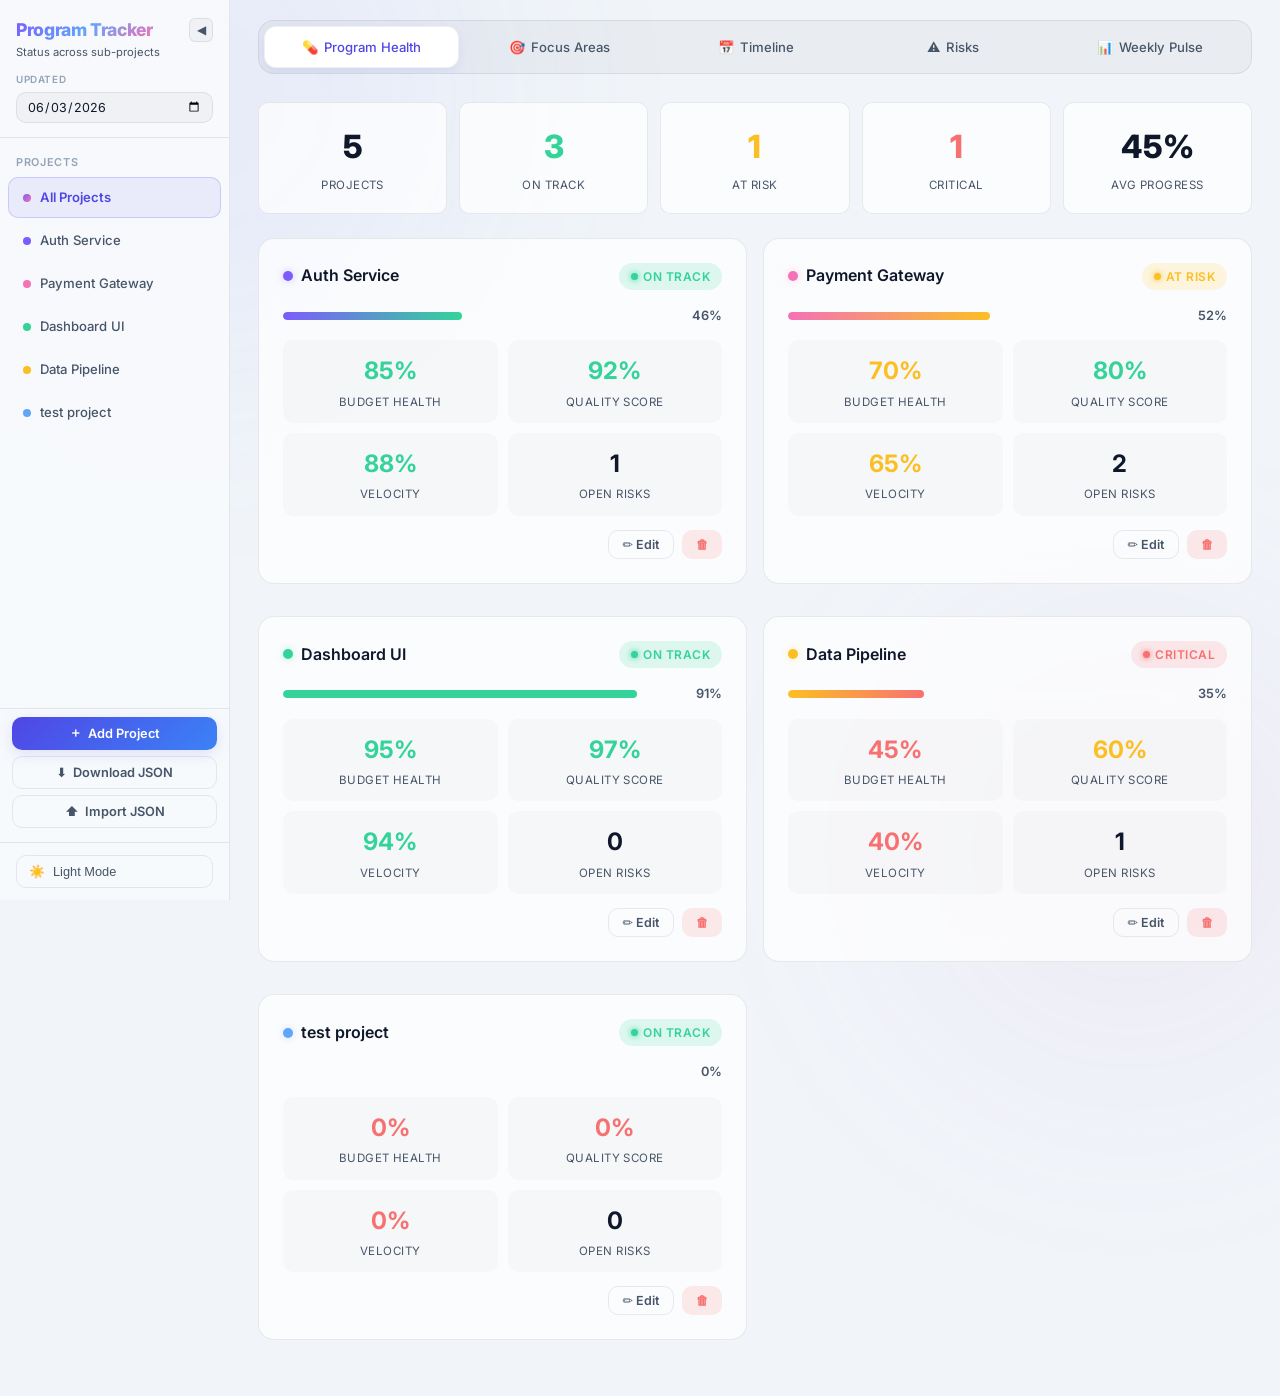
==== program-tracker.html @ 828f2d06 "Updates" ====
<!DOCTYPE html>
<html lang="en">
<head>
  <meta charset="UTF-8" />
  <meta name="viewport" content="width=device-width, initial-scale=1.0" />
  <meta name="description" content="Program Status Tracker — track health, focus areas, timelines, risks, and weekly pulse across multiple sub-projects." />
  <title>Program Status Tracker</title>
  <link href="https://fonts.googleapis.com/css2?family=Inter:wght@300;400;500;600;700;800&display=swap" rel="stylesheet" />
  <style>
    /* ── Reset & Base ──────────────────────────────────────── */
    *, *::before, *::after { box-sizing: border-box; margin: 0; padding: 0; }

    :root {
      --bg: #06060f;
      --surface: rgba(255,255,255,0.04);
      --surface-hover: rgba(255,255,255,0.07);
      --glass: rgba(255,255,255,0.06);
      --glass-border: rgba(255,255,255,0.10);
      --text: #e8e8f0;
      --text-dim: #8888a8;
      --text-muted: #555570;
      --accent: #7c5cfc;
      --accent-glow: rgba(124,92,252,0.35);
      --green: #34d399;
      --amber: #fbbf24;
      --red: #f87171;
      --blue: #60a5fa;
      --pink: #f472b6;
      --cyan: #22d3ee;
      --radius: 16px;
      --radius-sm: 10px;
      --transition: .25s cubic-bezier(.4,0,.2,1);
    }

    body {
      font-family: 'Inter', system-ui, -apple-system, sans-serif;
      background: var(--bg);
      color: var(--text);
      min-height: 100vh;
      overflow-x: hidden;
      line-height: 1.6;
      transition: background var(--transition), color var(--transition);
    }

    /* Background animated gradient orbs */
    body::before, body::after {
      content: '';
      position: fixed;
      border-radius: 50%;
      filter: blur(120px);
      opacity: .18;
      z-index: 0;
      pointer-events: none;
    }
    body::before {
      width: 600px; height: 600px;
      background: radial-gradient(circle, #7c5cfc, #3b82f6);
      top: -200px; left: -100px;
      animation: float1 20s ease-in-out infinite;
    }
    body::after {
      width: 500px; height: 500px;
      background: radial-gradient(circle, #f472b6, #7c5cfc);
      bottom: -200px; right: -100px;
      animation: float2 25s ease-in-out infinite;
    }
    @keyframes float1 { 0%,100%{transform:translate(0,0)} 50%{transform:translate(80px,60px)} }
    @keyframes float2 { 0%,100%{transform:translate(0,0)} 50%{transform:translate(-60px,-80px)} }

    /* ── Layout ────────────────────────────────────────────── */
    :root { --sidebar-width: 230px; }
    .app.collapsed-sidebar { --sidebar-width: 64px; }
    .app { position: relative; z-index: 1; display: flex; min-height: 100vh; }

    /* ── Sidebar ───────────────────────────────────────────── */
    .sidebar {
      width: var(--sidebar-width);
      min-width: var(--sidebar-width);
      position: fixed;
      top: 0;
      left: 0;
      bottom: 0;
      z-index: 100;
      background: rgba(10, 10, 20, 0.92);
      backdrop-filter: blur(20px);
      border-right: 1px solid var(--glass-border);
      padding: 0;
      display: flex;
      flex-direction: column;
      overflow-y: hidden;
      animation: fadeIn .4s ease-out;
      transition: width var(--transition), min-width var(--transition), background var(--transition), border-right-color var(--transition);
    }

    /* ── Header (compact, in sidebar) ──────────────────────── */
    .header {
      padding: 18px 16px 14px;
      text-align: left;
      border-bottom: 1px solid var(--glass-border);
      flex-shrink: 0;
      transition: padding var(--transition);
    }
    .header-main {
      display: flex;
      align-items: center;
      justify-content: space-between;
      gap: 8px;
    }
    .header h1 {
      font-size: 1.1rem;
      font-weight: 800;
      background: linear-gradient(135deg, #7c5cfc, #60a5fa, #f472b6);
      -webkit-background-clip: text;
      -webkit-text-fill-color: transparent;
      background-clip: text;
      letter-spacing: -0.02em;
      line-height: 1.3;
    }
    .header p { color: var(--text-dim); margin-top: 2px; font-size: .7rem; }

    /* Collapsible trigger button */
    .sidebar-toggle-btn {
      background: var(--surface);
      border: 1px solid var(--glass-border);
      color: var(--text-dim);
      width: 24px;
      height: 24px;
      border-radius: 6px;
      cursor: pointer;
      display: flex;
      align-items: center;
      justify-content: center;
      font-size: 0.75rem;
      transition: var(--transition);
      flex-shrink: 0;
    }
    .sidebar-toggle-btn:hover {
      background: var(--surface-hover);
      color: var(--text);
      border-color: rgba(255,255,255,0.15);
    }

    /* Last updated selector styling */
    .last-updated-wrap {
      margin-top: 10px;
      display: flex;
      flex-direction: column;
      gap: 4px;
    }
    .last-updated-wrap label {
      font-size: .62rem;
      font-weight: 600;
      text-transform: uppercase;
      letter-spacing: .06em;
      color: var(--text-muted);
    }
    .last-updated-input {
      background: var(--surface);
      border: 1px solid var(--glass-border);
      color: var(--text);
      font-size: .78rem;
      font-family: inherit;
      padding: 6px 10px;
      border-radius: var(--radius-sm);
      outline: none;
      cursor: pointer;
      transition: var(--transition);
      width: 100%;
    }
    .last-updated-input:focus {
      border-color: var(--accent);
      box-shadow: 0 0 0 2px var(--accent-glow);
    }

    /* ── Project Sidebar Nav ───────────────────────────────── */
    .sidebar-section-label {
      font-size: .68rem;
      font-weight: 600;
      text-transform: uppercase;
      letter-spacing: .06em;
      color: var(--text-muted);
      padding: 16px 16px 6px;
    }
    .project-bar {
      display: flex;
      flex-direction: column;
      gap: 2px;
      padding: 0 8px 12px;
      flex: 1;
      overflow-y: auto;
    }
    .project-chip {
      padding: 9px 14px;
      border-radius: var(--radius-sm);
      border: 1px solid transparent;
      background: transparent;
      color: var(--text-dim);
      font-size: .82rem;
      font-weight: 500;
      cursor: pointer;
      transition: var(--transition);
      user-select: none;
      display: flex;
      align-items: center;
      gap: 9px;
      text-align: left;
      white-space: nowrap;
      overflow: hidden;
      text-overflow: ellipsis;
    }
    .project-chip::before {
      content: '';
      width: 8px;
      height: 8px;
      border-radius: 50%;
      flex-shrink: 0;
      background: var(--chip-color, var(--text-muted));
    }
    .project-chip.all-projects::before {
      background: linear-gradient(135deg, #7c5cfc, #f472b6);
    }
    .project-chip:hover { background: var(--surface-hover); color: var(--text); }
    .project-chip.active {
      background: linear-gradient(135deg, rgba(124,92,252,0.2), rgba(60,165,250,0.1));
      color: #fff;
      border-color: rgba(124,92,252,0.3);
    }
    .project-chip.all-projects { font-weight: 600; }

    /* Sidebar Actions */
    .sidebar-actions {
      padding: 8px 12px;
      flex-shrink: 0;
      border-top: 1px solid var(--glass-border);
    }
    .sidebar-action-btn {
      width: 100%;
      justify-content: center;
      font-size: .8rem !important;
      padding: 8px 12px !important;
    }

    /* Sidebar Footer & Theme Toggle */
    .sidebar-footer {
      padding: 12px 16px;
      border-top: 1px solid var(--glass-border);
      margin-top: auto;
      flex-shrink: 0;
    }
    .theme-toggle-btn {
      background: transparent;
      border: 1px solid var(--glass-border);
      color: var(--text-dim);
      width: 100%;
      padding: 8px 12px;
      border-radius: var(--radius-sm);
      font-size: .8rem;
      display: flex;
      align-items: center;
      gap: 8px;
      cursor: pointer;
      transition: var(--transition);
    }
    .theme-toggle-btn:hover {
      background: var(--surface-hover);
      color: var(--text);
    }

    /* Collapsed Sidebar Styles */
    .app.collapsed-sidebar .sidebar-toggle-btn {
      transform: rotate(180deg);
    }
    .app.collapsed-sidebar .header h1,
    .app.collapsed-sidebar .header p,
    .app.collapsed-sidebar .last-updated-wrap,
    .app.collapsed-sidebar .sidebar-section-label,
    .app.collapsed-sidebar .chip-text,
    .app.collapsed-sidebar .sidebar-action-btn .btn-text,
    .app.collapsed-sidebar .theme-toggle-btn .theme-text {
      display: none !important;
    }
    .app.collapsed-sidebar .header {
      padding: 18px 0 14px;
    }
    .app.collapsed-sidebar .header-main {
      justify-content: center;
      width: 100%;
    }
    .app.collapsed-sidebar .project-chip {
      padding: 10px 0;
      justify-content: center;
      gap: 0;
      border-radius: 50%;
      width: 36px;
      height: 36px;
      margin: 2px auto;
    }
    .app.collapsed-sidebar .sidebar-actions {
      padding: 12px 0;
      display: flex;
      flex-direction: column;
      align-items: center;
      gap: 8px;
    }
    .app.collapsed-sidebar .sidebar-action-btn {
      width: 36px;
      height: 36px;
      padding: 0 !important;
      border-radius: 50%;
      display: flex;
      align-items: center;
      justify-content: center;
    }
    .app.collapsed-sidebar .sidebar-action-btn .btn-icon {
      margin: 0;
      font-size: 1rem;
    }
    .app.collapsed-sidebar .sidebar-footer {
      padding: 12px 0;
      display: flex;
      justify-content: center;
    }
    .app.collapsed-sidebar .theme-toggle-btn {
      width: 36px;
      height: 36px;
      padding: 0;
      border-radius: 50%;
      justify-content: center;
      gap: 0;
    }
    .app.collapsed-sidebar .theme-toggle-btn .theme-icon {
      margin: 0;
      font-size: 1rem;
    }

    /* ── Light Theme Overrides ──────────────────────────────── */
    body.light-theme {
      --bg: #f1f5f9; /* slate 100 */
      --surface: rgba(0, 0, 0, 0.03);
      --surface-hover: rgba(0, 0, 0, 0.06);
      --glass: rgba(255, 255, 255, 0.7);
      --glass-border: rgba(0, 0, 0, 0.08);
      --text: #0f172a; /* slate 900 */
      --text-dim: #475569; /* slate 600 */
      --text-muted: #94a3b8; /* slate 400 */
      --accent: #4f46e5; /* indigo 600 */
      --accent-glow: rgba(79, 70, 229, 0.15);
    }
    body.light-theme::before,
    body.light-theme::after {
      opacity: 0.06;
    }
    body.light-theme .sidebar {
      background: rgba(248, 250, 252, 0.92);
      border-right-color: rgba(0, 0, 0, 0.08);
    }
    body.light-theme .modal {
      background: #ffffff;
      box-shadow: 0 20px 40px rgba(0, 0, 0, 0.1);
      color: #0f172a;
    }
    body.light-theme .form-group input, 
    body.light-theme .form-group select, 
    body.light-theme .form-group textarea {
      background: #ffffff;
      border-color: #cbd5e1;
      color: #0f172a;
    }
    body.light-theme .tab-btn.active {
      background: #ffffff;
      color: var(--accent);
      box-shadow: 0 4px 12px rgba(79, 70, 229, 0.1);
      border: 1px solid rgba(0, 0, 0, 0.06);
    }
    body.light-theme .project-chip.active {
      background: rgba(79, 70, 229, 0.08);
      color: var(--accent);
      border-color: rgba(79, 70, 229, 0.2);
    }
    body.light-theme .data-toolbar {
      background: rgba(241, 245, 249, 0.9);
      border-top-color: rgba(0, 0, 0, 0.08);
    }
    body.light-theme .sync-indicator {
      background: rgba(0, 0, 0, 0.02);
    }
    body.light-theme .metric-item {
      background: rgba(0, 0, 0, 0.02);
    }

    /* ── Main Content ──────────────────────────────────────── */
    .main-content {
      flex: 1;
      margin-left: var(--sidebar-width);
      padding: 20px 28px 80px;
      max-width: 1100px;
      transition: margin-left var(--transition);
    }

    /* ── Tabs ──────────────────────────────────────────────── */
    .tabs {
      display: flex;
      gap: 4px;
      background: var(--surface);
      border-radius: var(--radius);
      padding: 5px;
      border: 1px solid var(--glass-border);
      margin-bottom: 28px;
      overflow-x: auto;
      animation: fadeInUp .5s ease-out .2s both;
    }
    .tab-btn {
      flex: 1;
      padding: 12px 16px;
      border: none;
      background: transparent;
      color: var(--text-dim);
      font-family: inherit;
      font-size: .82rem;
      font-weight: 500;
      border-radius: calc(var(--radius) - 4px);
      cursor: pointer;
      transition: var(--transition);
      white-space: nowrap;
      position: relative;
    }
    .tab-btn:hover { color: var(--text); background: rgba(255,255,255,0.04); }
    .tab-btn.active {
      background: linear-gradient(135deg, rgba(124,92,252,0.25), rgba(60,165,250,0.15));
      color: #fff;
      box-shadow: 0 2px 12px rgba(124,92,252,0.2);
    }
    .tab-btn .tab-icon { margin-right: 6px; }

    /* ── Tab Content ───────────────────────────────────────── */
    .tab-content { display: none; animation: fadeIn .35s ease-out; }
    .tab-content.active { display: block; }
    @keyframes fadeIn { from{opacity:0;transform:translateY(12px)} to{opacity:1;transform:translateY(0)} }
    @keyframes fadeInDown { from{opacity:0;transform:translateY(-20px)} to{opacity:1;transform:translateY(0)} }
    @keyframes fadeInUp { from{opacity:0;transform:translateY(20px)} to{opacity:1;transform:translateY(0)} }

    /* ── Cards ─────────────────────────────────────────────── */
    .card {
      background: var(--glass);
      border: 1px solid var(--glass-border);
      border-radius: var(--radius);
      padding: 24px;
      margin-bottom: 16px;
      backdrop-filter: blur(12px);
      transition: var(--transition);
    }
    .card:hover { border-color: rgba(255,255,255,0.16); }

    .card-header {
      display: flex;
      align-items: center;
      justify-content: space-between;
      margin-bottom: 16px;
    }
    .card-title {
      font-size: 1rem;
      font-weight: 600;
      display: flex;
      align-items: center;
      gap: 8px;
    }
    .card-title .dot {
      width: 10px; height: 10px;
      border-radius: 50%;
      display: inline-block;
    }

    .section-title {
      font-size: 1.15rem;
      font-weight: 700;
      margin-bottom: 20px;
      display: flex;
      align-items: center;
      gap: 10px;
    }
    .section-title::after {
      content: '';
      flex: 1;
      height: 1px;
      background: linear-gradient(90deg, var(--glass-border), transparent);
    }

    /* ── RAG Status Badges ─────────────────────────────────── */
    .badge {
      display: inline-flex;
      align-items: center;
      gap: 5px;
      padding: 4px 12px;
      border-radius: 100px;
      font-size: .75rem;
      font-weight: 600;
      text-transform: uppercase;
      letter-spacing: .04em;
    }
    .badge-green { background: rgba(52,211,153,0.15); color: var(--green); }
    .badge-amber { background: rgba(251,191,36,0.15); color: var(--amber); }
    .badge-red { background: rgba(248,113,113,0.15); color: var(--red); }
    .badge-blue { background: rgba(96,165,250,0.15); color: var(--blue); }
    .badge-grey { background: rgba(136,136,168,0.15); color: var(--text-dim); }

    .badge-dot {
      width: 7px; height: 7px;
      border-radius: 50%;
      display: inline-block;
    }
    .badge-green .badge-dot { background: var(--green); box-shadow: 0 0 6px var(--green); }
    .badge-amber .badge-dot { background: var(--amber); box-shadow: 0 0 6px var(--amber); }
    .badge-red .badge-dot { background: var(--red); box-shadow: 0 0 6px var(--red); }

    /* ── Progress Bar ──────────────────────────────────────── */
    .progress-wrap {
      display: flex;
      align-items: center;
      gap: 12px;
      margin-top: 10px;
    }
    .progress-bar {
      flex: 1;
      height: 8px;
      background: rgba(255,255,255,0.06);
      border-radius: 100px;
      overflow: hidden;
    }
    .progress-fill {
      height: 100%;
      border-radius: 100px;
      transition: width .8s cubic-bezier(.4,0,.2,1);
    }
    .progress-label { font-size: .8rem; font-weight: 600; color: var(--text-dim); min-width: 38px; text-align: right; }

    /* ── Health Grid ───────────────────────────────────────── */
    .health-grid { display: grid; grid-template-columns: repeat(auto-fill, minmax(340px, 1fr)); gap: 16px; }

    .health-card .metrics { display: grid; grid-template-columns: 1fr 1fr; gap: 10px; margin-top: 14px; }
    .metric-item {
      background: rgba(255,255,255,0.03);
      border-radius: var(--radius-sm);
      padding: 12px;
      text-align: center;
    }
    .metric-value { font-size: 1.5rem; font-weight: 700; }
    .metric-label { font-size: .72rem; color: var(--text-dim); margin-top: 2px; text-transform: uppercase; letter-spacing: .04em; }

    /* ── Focus Areas ───────────────────────────────────────── */
    .focus-list { list-style: none; }
    .focus-list li {
      padding: 10px 14px;
      border-left: 3px solid var(--accent);
      background: rgba(124,92,252,0.04);
      border-radius: 0 var(--radius-sm) var(--radius-sm) 0;
      margin-bottom: 8px;
      font-size: .9rem;
      transition: var(--transition);
    }
    .focus-list li:hover { background: rgba(124,92,252,0.08); }

    /* ── Timeline ──────────────────────────────────────────── */
    .timeline { position: relative; padding-left: 32px; }
    .timeline::before {
      content: '';
      position: absolute;
      left: 11px;
      top: 0;
      bottom: 0;
      width: 2px;
      background: linear-gradient(180deg, var(--green), var(--accent), var(--blue), var(--text-muted));
    }
    .timeline-item {
      position: relative;
      margin-bottom: 20px;
      animation: fadeInUp .4s ease-out;
    }
    .timeline-item::before {
      content: '';
      position: absolute;
      left: -27px;
      top: 6px;
      width: 14px;
      height: 14px;
      border-radius: 50%;
      border: 3px solid;
      background: var(--bg);
      z-index: 1;
    }
    .timeline-item.past::before { border-color: var(--green); box-shadow: 0 0 8px rgba(52,211,153,0.4); }
    .timeline-item.present::before { border-color: var(--accent); box-shadow: 0 0 10px var(--accent-glow); animation: pulse 2s infinite; }
    .timeline-item.future::before { border-color: var(--text-muted); }
    @keyframes pulse { 0%,100%{box-shadow:0 0 8px var(--accent-glow)} 50%{box-shadow:0 0 18px var(--accent-glow)} }

    .timeline-date { font-size: .75rem; color: var(--text-dim); font-weight: 600; margin-bottom: 4px; text-transform: uppercase; letter-spacing: .04em; }
    .timeline-title { font-weight: 600; font-size: .95rem; }
    .timeline-desc { font-size: .85rem; color: var(--text-dim); margin-top: 3px; }

    .timeline-filters {
      display: flex;
      gap: 8px;
      margin-bottom: 20px;
      flex-wrap: wrap;
    }
    .filter-btn {
      padding: 6px 16px;
      border-radius: 100px;
      border: 1px solid var(--glass-border);
      background: var(--surface);
      color: var(--text-dim);
      font-family: inherit;
      font-size: .8rem;
      font-weight: 500;
      cursor: pointer;
      transition: var(--transition);
    }
    .filter-btn:hover { background: var(--surface-hover); color: var(--text); }
    .filter-btn.active { background: var(--accent); color: #fff; border-color: transparent; }

    /* ── Risks Table ───────────────────────────────────────── */
    .risk-cards { display: grid; gap: 14px; }
    .risk-card {
      display: grid;
      grid-template-columns: auto 1fr auto;
      gap: 16px;
      align-items: start;
    }
    .risk-severity {
      width: 44px; height: 44px;
      border-radius: var(--radius-sm);
      display: flex;
      align-items: center;
      justify-content: center;
      font-weight: 700;
      font-size: .85rem;
      flex-shrink: 0;
    }
    .risk-severity.high { background: rgba(248,113,113,0.15); color: var(--red); }
    .risk-severity.medium { background: rgba(251,191,36,0.15); color: var(--amber); }
    .risk-severity.low { background: rgba(52,211,153,0.15); color: var(--green); }
    .risk-title { font-weight: 600; font-size: .92rem; }
    .risk-action { font-size: .83rem; color: var(--text-dim); margin-top: 4px; }
    .risk-project-tag { font-size: .72rem; color: var(--text-muted); margin-top: 4px; }

    /* ── Weekly Pulse ──────────────────────────────────────── */
    .pulse-week {
      display: grid;
      grid-template-columns: 1fr 1fr;
      gap: 16px;
    }
    @media (max-width: 700px) { .pulse-week { grid-template-columns: 1fr; } }

    .pulse-col h3 {
      font-size: .9rem;
      font-weight: 600;
      margin-bottom: 12px;
      display: flex;
      align-items: center;
      gap: 8px;
    }
    .pulse-col.ups h3 { color: var(--green); }
    .pulse-col.downs h3 { color: var(--red); }

    .pulse-item {
      padding: 10px 14px;
      border-radius: var(--radius-sm);
      margin-bottom: 8px;
      font-size: .88rem;
      display: flex;
      align-items: flex-start;
      gap: 10px;
      transition: var(--transition);
    }
    .pulse-col.ups .pulse-item {
      background: rgba(52,211,153,0.06);
      border-left: 3px solid var(--green);
    }
    .pulse-col.downs .pulse-item {
      background: rgba(248,113,113,0.06);
      border-left: 3px solid var(--red);
    }
    .pulse-item:hover { transform: translateX(4px); }
    .pulse-item-text { flex: 1; }
    .pulse-item .delete-btn {
      opacity: 0;
      transition: opacity .2s;
      background: none;
      border: none;
      color: var(--text-muted);
      cursor: pointer;
      font-size: .9rem;
      padding: 0 4px;
    }
    .pulse-item:hover .delete-btn { opacity: 1; }

    .week-selector {
      display: flex;
      align-items: center;
      gap: 12px;
      margin-bottom: 20px;
    }
    .week-selector button {
      background: var(--surface);
      border: 1px solid var(--glass-border);
      color: var(--text);
      width: 36px; height: 36px;
      border-radius: 50%;
      cursor: pointer;
      font-size: 1.1rem;
      transition: var(--transition);
      display: flex;
      align-items: center;
      justify-content: center;
    }
    .week-selector button:hover { background: var(--surface-hover); }
    .week-label { font-weight: 600; font-size: .95rem; }

    /* ── Buttons ───────────────────────────────────────────── */
    .btn {
      padding: 10px 20px;
      border-radius: var(--radius-sm);
      border: none;
      font-family: inherit;
      font-size: .85rem;
      font-weight: 600;
      cursor: pointer;
      transition: var(--transition);
      display: inline-flex;
      align-items: center;
      gap: 6px;
    }
    .btn-primary {
      background: linear-gradient(135deg, var(--accent), #3b82f6);
      color: #fff;
      box-shadow: 0 4px 16px var(--accent-glow);
    }
    .btn-primary:hover { transform: translateY(-1px); box-shadow: 0 6px 24px var(--accent-glow); }
    .btn-ghost {
      background: transparent;
      color: var(--text-dim);
      border: 1px solid var(--glass-border);
    }
    .btn-ghost:hover { background: var(--surface); color: var(--text); }
    .btn-danger { background: rgba(248,113,113,0.15); color: var(--red); }
    .btn-danger:hover { background: rgba(248,113,113,0.25); }
    .btn-sm { padding: 6px 14px; font-size: .78rem; }

    /* ── Modal ─────────────────────────────────────────────── */
    .modal-overlay {
      display: none;
      position: fixed;
      inset: 0;
      background: rgba(0,0,0,0.6);
      backdrop-filter: blur(6px);
      z-index: 1000;
      align-items: center;
      justify-content: center;
      animation: fadeIn .2s;
    }
    .modal-overlay.open { display: flex; }
    .modal {
      background: #12121f;
      border: 1px solid var(--glass-border);
      border-radius: var(--radius);
      padding: 32px;
      width: 90%;
      max-width: 560px;
      max-height: 80vh;
      overflow-y: auto;
      animation: fadeInUp .3s ease-out;
    }
    .modal h2 { font-size: 1.15rem; font-weight: 700; margin-bottom: 20px; }
    .form-group { margin-bottom: 16px; }
    .form-group label { display: block; font-size: .82rem; font-weight: 500; color: var(--text-dim); margin-bottom: 6px; }
    .form-group input, .form-group select, .form-group textarea {
      width: 100%;
      padding: 10px 14px;
      border-radius: var(--radius-sm);
      border: 1px solid var(--glass-border);
      background: var(--surface);
      color: var(--text);
      font-family: inherit;
      font-size: .88rem;
      transition: var(--transition);
    }
    .form-group input:focus, .form-group select:focus, .form-group textarea:focus {
      outline: none;
      border-color: var(--accent);
      box-shadow: 0 0 0 3px var(--accent-glow);
    }
    .form-group textarea { resize: vertical; min-height: 80px; }
    .form-actions { display: flex; gap: 10px; justify-content: flex-end; margin-top: 24px; }

    /* ── Responsive ────────────────────────────────────────── */
    @media (max-width: 900px) {
      :root { --sidebar-width: 200px; }
      .main-content { padding: 16px 18px 80px; }
    }
    @media (max-width: 768px) {
      :root { --sidebar-width: 0px; }
      .sidebar {
        width: 100%;
        min-width: 100%;
        position: relative;
        border-right: none;
        border-bottom: 1px solid var(--glass-border);
        flex-direction: row;
        flex-wrap: wrap;
        align-items: center;
        padding: 8px 12px;
        overflow-x: auto;
        overflow-y: hidden;
      }
      .sidebar .header { border-bottom: none; padding: 6px 12px; }
      .sidebar .header h1 { font-size: .95rem; }
      .sidebar .header p { display: none; }
      .sidebar .sidebar-section-label { display: none; }
      .sidebar .project-bar {
        flex-direction: row;
        gap: 6px;
        padding: 4px 0;
        overflow-x: auto;
        flex: 0;
      }
      .sidebar .project-chip { white-space: nowrap; padding: 6px 12px; font-size: .75rem; }
      .sidebar-toggle-btn {
        display: none !important;
      }
      .sidebar-actions {
        padding: 0 8px;
        border-top: none;
        margin-left: auto;
      }
      .sidebar-action-btn {
        padding: 6px 12px !important;
        font-size: .75rem !important;
        width: auto !important;
        height: auto !important;
        border-radius: var(--radius-sm) !important;
      }
      .sidebar-action-btn .btn-text {
        display: inline !important;
      }
      .sidebar-footer {
        padding: 0 8px;
        border-top: none;
        margin-top: 0;
      }
      .theme-toggle-btn {
        padding: 6px !important;
        width: auto !important;
        height: auto !important;
        border-radius: 50% !important;
      }
      .theme-toggle-btn .theme-text {
        display: none !important;
      }
      .last-updated-wrap {
        margin-top: 0;
        flex-direction: row;
        align-items: center;
        gap: 6px;
      }
      .last-updated-wrap label {
        display: none !important;
      }
      .last-updated-input {
        padding: 3px 6px;
        font-size: 0.7rem;
        width: auto;
      }
      .app { flex-direction: column; }
      .main-content { margin-left: 0; padding: 12px 12px 80px; }
      .health-grid { grid-template-columns: 1fr; }
      .tabs { flex-wrap: nowrap; }
      .tab-btn { font-size: .72rem; padding: 10px 8px; }
      .risk-card { grid-template-columns: auto 1fr; }
      .risk-card .badge { display: none; }
    }

    /* ── Empty state ───────────────────────────────────────── */
    .empty-state {
      text-align: center;
      padding: 48px 20px;
      color: var(--text-dim);
    }
    .empty-state .icon { font-size: 2.5rem; margin-bottom: 12px; }
    .empty-state p { margin-bottom: 16px; }

    /* ── Add Button Row ────────────────────────────────────── */
    .add-row {
      display: flex;
      justify-content: flex-end;
      margin-bottom: 16px;
    }

    /* ── Overall Summary Cards ─────────────────────────────── */
    .summary-strip {
      display: grid;
      grid-template-columns: repeat(auto-fit, minmax(160px, 1fr));
      gap: 12px;
      margin-bottom: 24px;
    }
    .summary-card {
      background: var(--glass);
      border: 1px solid var(--glass-border);
      border-radius: var(--radius-sm);
      padding: 18px;
      text-align: center;
    }
    .summary-card .big { font-size: 2rem; font-weight: 800; }
    .summary-card .label { font-size: .72rem; color: var(--text-dim); text-transform: uppercase; letter-spacing: .04em; margin-top: 4px; }

    /* ── Scrollbar ─────────────────────────────────────────── */
    ::-webkit-scrollbar { width: 6px; height: 6px; }
    ::-webkit-scrollbar-track { background: transparent; }
    ::-webkit-scrollbar-thumb { background: rgba(255,255,255,0.1); border-radius: 10px; }

    /* Color coding per project */
    .proj-color-0 { --proj: #7c5cfc; }
    .proj-color-1 { --proj: #f472b6; }
    .proj-color-2 { --proj: #34d399; }
    .proj-color-3 { --proj: #fbbf24; }
    .proj-color-4 { --proj: #60a5fa; }
    .proj-color-5 { --proj: #22d3ee; }

    .main-content { padding-bottom: 40px; }
  </style>
</head>
<body>
  <div class="app" id="app">
    <!-- Sidebar -->
    <aside class="sidebar" id="sidebar">
      <header class="header">
        <div class="header-main">
          <h1 id="programTitle">Program Tracker</h1>
          <button class="sidebar-toggle-btn" id="sidebarToggleBtn" onclick="toggleSidebar()" title="Collapse Sidebar">◀</button>
        </div>
        <p id="programSubtitle">Status across sub-projects</p>
        <div class="last-updated-wrap" id="lastUpdatedWrap">
          <label for="lastUpdatedInput">Updated</label>
          <input type="date" id="lastUpdatedInput" class="last-updated-input" onchange="updateLastUpdated(this.value)" />
        </div>
      </header>
      <div class="sidebar-section-label" id="sidebarProjectsLabel">Projects</div>
      <div class="project-bar" id="projectBar"></div>
      <div class="sidebar-actions" id="sidebarActions">
        <button class="btn btn-primary btn-sm sidebar-action-btn" onclick="openProjectModal()" title="Add Project" style="margin-bottom: 6px;">
          <span class="btn-icon">＋</span><span class="btn-text">Add Project</span>
        </button>
        <button class="btn btn-ghost btn-sm sidebar-action-btn" onclick="downloadJSON()" title="Download JSON" style="margin-bottom: 6px;">
          <span class="btn-icon">⬇</span><span class="btn-text">Download JSON</span>
        </button>
        <button class="btn btn-ghost btn-sm sidebar-action-btn" onclick="document.getElementById('jsonFileInput').click()" title="Import JSON" style="margin-bottom: 6px;">
          <span class="btn-icon">⬆</span><span class="btn-text">Import JSON</span>
        </button>
        <input type="file" id="jsonFileInput" accept=".json" onchange="importJSON(event)" style="display: none;" />
      </div>
      <footer class="sidebar-footer" id="sidebarFooter">
        <button class="theme-toggle-btn" id="themeToggleBtn" onclick="toggleTheme()" title="Switch Theme">
          <span class="theme-icon">🌙</span><span class="theme-text">Dark Mode</span>
        </button>
      </footer>
    </aside>

    <!-- Main Content -->
    <div class="main-content">

    <!-- Tabs -->
    <nav class="tabs" id="tabNav">
      <button class="tab-btn active" data-tab="health"><span class="tab-icon">💊</span>Program Health</button>
      <button class="tab-btn" data-tab="focus"><span class="tab-icon">🎯</span>Focus Areas</button>
      <button class="tab-btn" data-tab="timeline"><span class="tab-icon">📅</span>Timeline</button>
      <button class="tab-btn" data-tab="risks"><span class="tab-icon">⚠️</span>Risks</button>
      <button class="tab-btn" data-tab="pulse"><span class="tab-icon">📊</span>Weekly Pulse</button>
    </nav>

    <!-- ═══════════ Tab 1: Program Health ═══════════ -->
    <div class="tab-content active" id="tab-health">
      <div class="summary-strip" id="summaryStrip"></div>
      <div class="health-grid" id="healthGrid"></div>
    </div>

    <!-- ═══════════ Tab 2: Focus Areas ═══════════ -->
    <div class="tab-content" id="tab-focus">
      <div class="add-row"><button class="btn btn-primary btn-sm" onclick="openFocusModal()">＋ Add Focus Item</button></div>
      <div id="focusContainer"></div>
    </div>

    <!-- ═══════════ Tab 3: Timeline ═══════════ -->
    <div class="tab-content" id="tab-timeline">
      <div class="timeline-filters" id="timelineFilters">
        <button class="filter-btn active" data-filter="all">All</button>
        <button class="filter-btn" data-filter="past">✅ Past</button>
        <button class="filter-btn" data-filter="present">🔄 Present</button>
        <button class="filter-btn" data-filter="future">🔮 Future</button>
      </div>
      <div class="add-row"><button class="btn btn-primary btn-sm" onclick="openTimelineModal()">＋ Add Activity</button></div>
      <div class="timeline" id="timelineContainer"></div>
    </div>

    <!-- ═══════════ Tab 4: Risks ═══════════ -->
    <div class="tab-content" id="tab-risks">
      <div class="add-row"><button class="btn btn-primary btn-sm" onclick="openRiskModal()">＋ Add Risk</button></div>
      <div class="risk-cards" id="riskContainer"></div>
    </div>

    <!-- ═══════════ Tab 5: Weekly Pulse ═══════════ -->
    <div class="tab-content" id="tab-pulse">
      <div class="week-selector">
        <button onclick="changeWeek(-1)">‹</button>
        <span class="week-label" id="weekLabel"></span>
        <button onclick="changeWeek(1)">›</button>
        <button class="btn btn-ghost btn-sm" onclick="goToCurrentWeek()" style="margin-left:8px;font-size:.75rem">⦿ Today</button>
      </div>
      <div class="add-row">
        <button class="btn btn-primary btn-sm" onclick="openPulseModal('up')" style="margin-right:8px">＋ Add Up</button>
        <button class="btn btn-danger btn-sm" onclick="openPulseModal('down')">＋ Add Down</button>
      </div>
      <div class="pulse-week" id="pulseContainer"></div>
    </div>
    </div><!-- /main-content -->
  </div>



  <!-- ═══════════ Modal ═══════════ -->
  <div class="modal-overlay" id="modalOverlay" onclick="if(event.target===this)closeModal()">
    <div class="modal" id="modalContent"></div>
  </div>

  <script>
    /* ────────────────────────────────────────────────────
       DATA LAYER (JSON file + localStorage)
       - Source of truth: program-tracker-data.json
       - Runtime working copy: localStorage
       - Export: Download JSON button
       - Import: Upload JSON file
    ──────────────────────────────────────────────────── */
    const STORAGE_KEY = 'program_tracker_data';
    const JSON_SOURCE_KEY = 'program_tracker_source_hash';
    const DATA_FILE = 'program-tracker-data.json';

    const PROJECT_COLORS = ['#7c5cfc','#f472b6','#34d399','#fbbf24','#60a5fa','#22d3ee','#a78bfa','#fb923c'];

    let data;
    let sourceData = null; // the original data fetched from JSON file

    // Simple hash to detect changes between source and local data
    function hashData(obj) {
      return JSON.stringify(obj);
    }

    // Update the sync indicator in the toolbar
    function updateSyncStatus() {}

    // Fetch data from the JSON file
    async function fetchSourceData() {
      try {
        const resp = await fetch(DATA_FILE + '?t=' + Date.now());
        if (!resp.ok) throw new Error('Failed to fetch ' + DATA_FILE);
        const jsonData = await resp.json();
        return jsonData;
      } catch (err) {
        console.warn('Could not load ' + DATA_FILE + ':', err.message);
        return null;
      }
    }

    function saveData() {
      localStorage.setItem(STORAGE_KEY, JSON.stringify(data));
      updateSyncStatus();
    }

    // Download current data as JSON file
    function downloadJSON() {
      const blob = new Blob([JSON.stringify(data, null, 2)], { type: 'application/json' });
      const url = URL.createObjectURL(blob);
      const a = document.createElement('a');
      a.href = url;
      a.download = 'program-tracker-data.json';
      document.body.appendChild(a);
      a.click();
      document.body.removeChild(a);
      URL.revokeObjectURL(url);
    }

    // Import data from an uploaded JSON file
    function importJSON(event) {
      const file = event.target.files[0];
      if (!file) return;
      const reader = new FileReader();
      reader.onload = function(e) {
        try {
          const imported = JSON.parse(e.target.result);
          // Validate basic structure
          if (!imported.projects || !Array.isArray(imported.projects)) {
            alert('Invalid JSON: missing "projects" array');
            return;
          }
          // Ensure all required top-level keys exist
          if (!imported.focus) imported.focus = [];
          if (!imported.timeline) imported.timeline = [];
          if (!imported.risks) imported.risks = [];
          if (!imported.pulse) imported.pulse = {};

          data = imported;
          sourceData = JSON.parse(JSON.stringify(imported)); // update source reference
          saveData();
          renderAll();
          initLastUpdated();
          updateSyncStatus();
          showToast('Data imported successfully!');
        } catch (err) {
          alert('Failed to parse JSON file: ' + err.message);
        }
      };
      reader.readAsText(file);
      // Reset file input so same file can be re-imported
      event.target.value = '';
    }



    // Toast notification
    function showToast(message) {
      const toast = document.createElement('div');
      toast.textContent = message;
      Object.assign(toast.style, {
        position: 'fixed',
        top: '24px',
        left: '50%',
        transform: 'translateX(-50%)',
        background: 'linear-gradient(135deg, #7c5cfc, #3b82f6)',
        color: '#fff',
        padding: '10px 24px',
        borderRadius: '100px',
        fontSize: '.88rem',
        fontWeight: '600',
        fontFamily: 'Inter, system-ui, sans-serif',
        zIndex: '9999',
        boxShadow: '0 8px 32px rgba(124,92,252,0.3)',
        animation: 'fadeInDown .3s ease-out',
      });
      document.body.appendChild(toast);
      setTimeout(() => {
        toast.style.transition = 'opacity .3s, transform .3s';
        toast.style.opacity = '0';
        toast.style.transform = 'translateX(-50%) translateY(-10px)';
        setTimeout(() => toast.remove(), 300);
      }, 2500);
    }

    // Initialize data: try JSON file first, fallback to localStorage
    async function initData() {
      const fetched = await fetchSourceData();
      const localRaw = localStorage.getItem(STORAGE_KEY);

      if (fetched) {
        sourceData = JSON.parse(JSON.stringify(fetched));

        if (localRaw) {
          // Local data exists — use it (preserves user edits)
          try {
            data = JSON.parse(localRaw);
          } catch {
            data = fetched;
          }
        } else {
          // No local data — seed from JSON file
          data = fetched;
          saveData();
        }
      } else if (localRaw) {
        // JSON file unavailable but local data exists
        try {
          data = JSON.parse(localRaw);
        } catch {
          data = { projects: [], focus: [], timeline: [], risks: [], pulse: {} };
        }
      } else {
        // Nothing available — start empty
        data = { projects: [], focus: [], timeline: [], risks: [], pulse: {} };
        saveData();
      }

      renderAll();
      updateSyncStatus();
      initSidebar();
      initTheme();
      initLastUpdated();
    }

    initData();

    /* ────────────────────────────────────────────────────
       STATE
    ──────────────────────────────────────────────────── */
    let activeTab = 'health';
    let activeProject = 'all'; // 'all' or project id
    let timelineFilter = 'all';
    let currentWeek = getCurrentWeekStr();

    function getCurrentWeekStr() {
      const now = new Date();
      const yearStart = new Date(now.getFullYear(), 0, 1);
      const weekNum = Math.ceil(((now - yearStart) / 86400000 + yearStart.getDay() + 1) / 7);
      return `${now.getFullYear()}-W${String(weekNum).padStart(2, '0')}`;
    }

    function getWeekLabel(weekStr) {
      const [y, w] = weekStr.split('-W').map(Number);
      // Calculate Monday of the ISO week
      // ISO week 1 contains the first Thursday of the year
      const jan4 = new Date(y, 0, 4); // Jan 4 is always in ISO week 1
      const dayOfWeek = jan4.getDay() || 7; // convert Sunday=0 to 7
      const mon1 = new Date(jan4);
      mon1.setDate(jan4.getDate() - dayOfWeek + 1); // Monday of week 1
      const monday = new Date(mon1);
      monday.setDate(mon1.getDate() + (w - 1) * 7);
      const friday = new Date(monday);
      friday.setDate(monday.getDate() + 4);
      const fmt = (d) => d.toLocaleDateString('en-US', { month: 'short', day: 'numeric' });
      const yearStr = friday.getFullYear();
      return `Week ${w} (${fmt(monday)} – ${fmt(friday)}, ${yearStr})`;
    }

    function changeWeek(delta) {
      let [y, w] = currentWeek.split('-W').map(Number);
      w += delta;
      if (w < 1) { y--; w = 52; }
      if (w > 52) { y++; w = 1; }
      currentWeek = `${y}-W${String(w).padStart(2, '0')}`;
      renderPulse();
    }

    function goToCurrentWeek() {
      currentWeek = getCurrentWeekStr();
      renderPulse();
    }

    function uid() { return 'id_' + Math.random().toString(36).substr(2, 9); }

    /* ────────────────────────────────────────────────────
       RENDERERS
    ──────────────────────────────────────────────────── */
    function getProject(id) { return data.projects.find(p => p.id === id); }
    function filteredProjects() { return activeProject === 'all' ? data.projects : data.projects.filter(p => p.id === activeProject); }

    function renderProjectBar() {
      const bar = document.getElementById('projectBar');
      let html = `<div class="project-chip all-projects ${activeProject==='all'?'active':''}" data-pid="all" title="All Projects"><span class="chip-text">All Projects</span></div>`;
      data.projects.forEach(p => {
        html += `<div class="project-chip ${activeProject===p.id?'active':''}" data-pid="${p.id}" style="--chip-color:${p.color}" title="${p.name}"><span class="chip-text">${p.name}</span></div>`;
      });
      bar.innerHTML = html;
      bar.querySelectorAll('.project-chip').forEach(chip => {
        chip.onclick = () => { activeProject = chip.dataset.pid; renderAll(); };
      });
    }

    /* ── Health ────────────── */
    function renderHealth() {
      const projects = filteredProjects();
      // Summary
      const strip = document.getElementById('summaryStrip');
      const total = projects.length;
      const greenCount = projects.filter(p => p.health === 'green').length;
      const amberCount = projects.filter(p => p.health === 'amber').length;
      const redCount = projects.filter(p => p.health === 'red').length;
      const avgProgress = total ? Math.round(projects.reduce((s, p) => s + p.progress, 0) / total) : 0;
      strip.innerHTML = `
        <div class="summary-card"><div class="big">${total}</div><div class="label">Projects</div></div>
        <div class="summary-card"><div class="big" style="color:var(--green)">${greenCount}</div><div class="label">On Track</div></div>
        <div class="summary-card"><div class="big" style="color:var(--amber)">${amberCount}</div><div class="label">At Risk</div></div>
        <div class="summary-card"><div class="big" style="color:var(--red)">${redCount}</div><div class="label">Critical</div></div>
        <div class="summary-card"><div class="big">${avgProgress}%</div><div class="label">Avg Progress</div></div>
      `;

      const grid = document.getElementById('healthGrid');
      if (!projects.length) { grid.innerHTML = emptyState('No projects yet'); return; }
      grid.innerHTML = projects.map(p => {
        const badgeClass = p.health === 'green' ? 'badge-green' : p.health === 'amber' ? 'badge-amber' : 'badge-red';
        const statusLabel = p.health === 'green' ? 'On Track' : p.health === 'amber' ? 'At Risk' : 'Critical';
        const gradColor = p.health === 'green' ? 'var(--green)' : p.health === 'amber' ? 'var(--amber)' : 'var(--red)';
        return `
          <div class="card health-card">
            <div class="card-header">
              <div class="card-title"><span class="dot" style="background:${p.color};box-shadow:0 0 8px ${p.color}55"></span>${p.name}</div>
              <span class="badge ${badgeClass}"><span class="badge-dot"></span>${statusLabel}</span>
            </div>
            <div class="progress-wrap">
              <div class="progress-bar"><div class="progress-fill" style="width:${p.progress}%;background:linear-gradient(90deg,${p.color},${gradColor})"></div></div>
              <div class="progress-label">${p.progress}%</div>
            </div>
            <div class="metrics">
              <div class="metric-item"><div class="metric-value" style="color:${p.budget>=80?'var(--green)':p.budget>=60?'var(--amber)':'var(--red)'}">${p.budget}%</div><div class="metric-label">Budget Health</div></div>
              <div class="metric-item"><div class="metric-value" style="color:${p.quality>=80?'var(--green)':p.quality>=60?'var(--amber)':'var(--red)'}">${p.quality}%</div><div class="metric-label">Quality Score</div></div>
              <div class="metric-item"><div class="metric-value" style="color:${p.velocity>=80?'var(--green)':p.velocity>=60?'var(--amber)':'var(--red)'}">${p.velocity}%</div><div class="metric-label">Velocity</div></div>
              <div class="metric-item">
                <div class="metric-value">${data.risks.filter(r=>r.projectId===p.id&&r.status!=='mitigated').length}</div>
                <div class="metric-label">Open Risks</div>
              </div>
            </div>
            <div style="margin-top:14px;display:flex;gap:8px;justify-content:flex-end">
              <button class="btn btn-ghost btn-sm" onclick="openProjectModal('${p.id}')">✏️ Edit</button>
              <button class="btn btn-danger btn-sm" onclick="deleteProject('${p.id}')">🗑</button>
            </div>
          </div>`;
      }).join('');
    }

    /* ── Focus Areas ──────── */
    function renderFocus() {
      const projects = filteredProjects();
      const container = document.getElementById('focusContainer');
      if (!projects.length) { container.innerHTML = emptyState('No projects yet'); return; }
      container.innerHTML = projects.map(p => {
        const focusData = data.focus.find(f => f.projectId === p.id);
        const items = focusData ? focusData.items : [];
        return `
          <div class="card">
            <div class="card-header">
              <div class="card-title"><span class="dot" style="background:${p.color};box-shadow:0 0 8px ${p.color}55"></span>${p.name}</div>
              <button class="btn btn-ghost btn-sm" onclick="openFocusModal('${p.id}')">✏️ Edit</button>
            </div>
            ${items.length ? `<ul class="focus-list">${items.map(it => `<li style="border-left-color:${p.color}">${it}</li>`).join('')}</ul>` : '<p style="color:var(--text-dim);font-size:.88rem">No focus items yet</p>'}
          </div>`;
      }).join('');
    }

    /* ── Timeline ─────────── */
    function renderTimeline() {
      const projects = filteredProjects();
      const pids = new Set(projects.map(p => p.id));
      let items = data.timeline.filter(t => pids.has(t.projectId));
      if (timelineFilter !== 'all') items = items.filter(t => t.phase === timelineFilter);
      items.sort((a, b) => new Date(a.date) - new Date(b.date));

      const container = document.getElementById('timelineContainer');
      if (!items.length) { container.innerHTML = emptyState('No activities to show'); return; }
      container.innerHTML = items.map(t => {
        const proj = getProject(t.projectId);
        return `
          <div class="timeline-item ${t.phase}">
            <div class="timeline-date">${formatDate(t.date)} · <span style="color:${proj?.color||'var(--text-dim)'}">${proj?.name||'Unknown'}</span></div>
            <div class="timeline-title">${t.title}</div>
            <div class="timeline-desc">${t.desc}</div>
            <div style="margin-top:8px;display:flex;gap:6px">
              <button class="btn btn-ghost btn-sm" onclick="openTimelineModal('${t.id}')">✏️</button>
              <button class="btn btn-danger btn-sm" onclick="deleteTimeline('${t.id}')">🗑</button>
            </div>
          </div>`;
      }).join('');

      // Filters
      document.querySelectorAll('#timelineFilters .filter-btn').forEach(btn => {
        btn.classList.toggle('active', btn.dataset.filter === timelineFilter);
        btn.onclick = () => { timelineFilter = btn.dataset.filter; renderTimeline(); };
      });
    }

    /* ── Risks ────────────── */
    function renderRisks() {
      const projects = filteredProjects();
      const pids = new Set(projects.map(p => p.id));
      const risks = data.risks.filter(r => pids.has(r.projectId));
      const container = document.getElementById('riskContainer');
      if (!risks.length) { container.innerHTML = emptyState('No risks identified — great job! 🎉'); return; }

      // Sort: high first, then medium, then low; open first
      const sevOrder = { high: 0, medium: 1, low: 2 };
      const statusOrder = { open: 0, 'in-progress': 1, mitigated: 2 };
      risks.sort((a, b) => sevOrder[a.severity] - sevOrder[b.severity] || statusOrder[a.status] - statusOrder[b.status]);

      container.innerHTML = risks.map(r => {
        const proj = getProject(r.projectId);
        const statusBadge = r.status === 'open' ? 'badge-red' : r.status === 'in-progress' ? 'badge-amber' : 'badge-green';
        return `
          <div class="card risk-card">
            <div class="risk-severity ${r.severity}">${r.severity === 'high' ? 'H' : r.severity === 'medium' ? 'M' : 'L'}</div>
            <div>
              <div class="risk-title">${r.title}</div>
              <div class="risk-action">📋 ${r.action}</div>
              <div class="risk-project-tag" style="color:${proj?.color||'var(--text-muted)'}">⤷ ${proj?.name||'Unknown'}</div>
            </div>
            <div style="display:flex;flex-direction:column;align-items:flex-end;gap:8px">
              <span class="badge ${statusBadge}">${r.status}</span>
              <div style="display:flex;gap:4px">
                <button class="btn btn-ghost btn-sm" onclick="openRiskModal('${r.id}')">✏️</button>
                <button class="btn btn-danger btn-sm" onclick="deleteRisk('${r.id}')">🗑</button>
              </div>
            </div>
          </div>`;
      }).join('');
    }

    /* ── Pulse ────────────── */
    function renderPulse() {
      document.getElementById('weekLabel').textContent = getWeekLabel(currentWeek);
      const weekData = data.pulse[currentWeek] || { ups: [], downs: [] };
      const container = document.getElementById('pulseContainer');
      container.innerHTML = `
        <div class="pulse-col ups">
          <h3>🟢 Wins & Highlights</h3>
          ${weekData.ups.length ? weekData.ups.map((u, i) => `
            <div class="pulse-item"><span class="pulse-item-text">${u}</span><button class="delete-btn" onclick="deletePulse('up',${i})">✕</button></div>
          `).join('') : '<p style="color:var(--text-dim);font-size:.88rem">No wins recorded this week</p>'}
        </div>
        <div class="pulse-col downs">
          <h3>🔴 Challenges & Blockers</h3>
          ${weekData.downs.length ? weekData.downs.map((d, i) => `
            <div class="pulse-item"><span class="pulse-item-text">${d}</span><button class="delete-btn" onclick="deletePulse('down',${i})">✕</button></div>
          `).join('') : '<p style="color:var(--text-dim);font-size:.88rem">No challenges recorded this week</p>'}
        </div>
      `;
    }

    /* ── Helpers ───────────── */
    function formatDate(dateStr) {
      const d = new Date(dateStr);
      return d.toLocaleDateString('en-US', { month: 'short', day: 'numeric', year: 'numeric' });
    }
    function emptyState(msg) {
      return `<div class="empty-state"><div class="icon">📭</div><p>${msg}</p></div>`;
    }

    function renderAll() {
      renderProjectBar();
      renderHealth();
      renderFocus();
      renderTimeline();
      renderRisks();
      renderPulse();
    }

    /* ────────────────────────────────────────────────────
       TABS
    ──────────────────────────────────────────────────── */
    document.querySelectorAll('.tab-btn').forEach(btn => {
      btn.onclick = () => {
        activeTab = btn.dataset.tab;
        document.querySelectorAll('.tab-btn').forEach(b => b.classList.remove('active'));
        btn.classList.add('active');
        document.querySelectorAll('.tab-content').forEach(c => c.classList.remove('active'));
        document.getElementById('tab-' + activeTab).classList.add('active');
      };
    });

    /* ────────────────────────────────────────────────────
       MODALS
    ──────────────────────────────────────────────────── */
    function openModal(html) {
      document.getElementById('modalContent').innerHTML = html;
      document.getElementById('modalOverlay').classList.add('open');
    }
    function closeModal() {
      document.getElementById('modalOverlay').classList.remove('open');
    }

    function projectOptions(selectedId) {
      return data.projects.map(p => `<option value="${p.id}" ${p.id===selectedId?'selected':''}>${p.name}</option>`).join('');
    }

    /* ── Project Modal ────── */
    function openProjectModal(editId) {
      const existing = editId ? getProject(editId) : null;
      openModal(`
        <h2>${existing ? 'Edit' : 'Add'} Project</h2>
        <div class="form-group"><label>Project Name</label><input id="m_pname" value="${existing?.name||''}" placeholder="e.g. Auth Service" /></div>
        <div class="form-group"><label>Health Status</label>
          <select id="m_phealth">
            <option value="green" ${existing?.health==='green'?'selected':''}>🟢 On Track</option>
            <option value="amber" ${existing?.health==='amber'?'selected':''}>🟡 At Risk</option>
            <option value="red" ${existing?.health==='red'?'selected':''}>🔴 Critical</option>
          </select>
        </div>
        <div class="form-group"><label>Progress (%)</label><input id="m_pprog" type="number" min="0" max="100" value="${existing?.progress||0}" /></div>
        <div class="form-group"><label>Budget Health (%)</label><input id="m_pbudget" type="number" min="0" max="100" value="${existing?.budget||0}" /></div>
        <div class="form-group"><label>Quality Score (%)</label><input id="m_pquality" type="number" min="0" max="100" value="${existing?.quality||0}" /></div>
        <div class="form-group"><label>Velocity (%)</label><input id="m_pvel" type="number" min="0" max="100" value="${existing?.velocity||0}" /></div>
        <div class="form-actions">
          <button class="btn btn-ghost" onclick="closeModal()">Cancel</button>
          <button class="btn btn-primary" onclick="saveProject('${editId||''}')">Save</button>
        </div>
      `);
    }
    function saveProject(editId) {
      const name = document.getElementById('m_pname').value.trim();
      if (!name) return;
      const obj = {
        name,
        health: document.getElementById('m_phealth').value,
        progress: Math.min(100, Math.max(0, parseInt(document.getElementById('m_pprog').value) || 0)),
        budget: Math.min(100, Math.max(0, parseInt(document.getElementById('m_pbudget').value) || 0)),
        quality: Math.min(100, Math.max(0, parseInt(document.getElementById('m_pquality').value) || 0)),
        velocity: Math.min(100, Math.max(0, parseInt(document.getElementById('m_pvel').value) || 0)),
      };
      if (editId) {
        const p = getProject(editId);
        Object.assign(p, obj);
      } else {
        obj.id = uid();
        obj.color = PROJECT_COLORS[data.projects.length % PROJECT_COLORS.length];
        data.projects.push(obj);
      }
      saveData(); closeModal(); renderAll();
    }
    function deleteProject(id) {
      if (!confirm('Delete this project and all related data?')) return;
      data.projects = data.projects.filter(p => p.id !== id);
      data.focus = data.focus.filter(f => f.projectId !== id);
      data.timeline = data.timeline.filter(t => t.projectId !== id);
      data.risks = data.risks.filter(r => r.projectId !== id);
      if (activeProject === id) activeProject = 'all';
      saveData(); renderAll();
    }

    /* ── Focus Modal ──────── */
    function openFocusModal(projectId) {
      const focusData = projectId ? data.focus.find(f => f.projectId === projectId) : null;
      const items = focusData ? focusData.items.join('\n') : '';
      openModal(`
        <h2>Edit Focus Areas</h2>
        <div class="form-group"><label>Project</label>
          <select id="m_fproj" ${projectId ? 'disabled' : ''}>
            ${projectId ? `<option value="${projectId}">${getProject(projectId)?.name}</option>` : projectOptions()}
          </select>
        </div>
        <div class="form-group"><label>Focus Items (one per line, ~5 items recommended)</label>
          <textarea id="m_fitems" rows="7" placeholder="Enter each focus area on a new line...">${items}</textarea>
        </div>
        <div class="form-actions">
          <button class="btn btn-ghost" onclick="closeModal()">Cancel</button>
          <button class="btn btn-primary" onclick="saveFocus('${projectId||''}')">Save</button>
        </div>
      `);
    }
    function saveFocus(projectId) {
      const pid = projectId || document.getElementById('m_fproj').value;
      const items = document.getElementById('m_fitems').value.split('\n').map(s => s.trim()).filter(Boolean);
      const existing = data.focus.find(f => f.projectId === pid);
      if (existing) { existing.items = items; }
      else { data.focus.push({ id: uid(), projectId: pid, items }); }
      saveData(); closeModal(); renderFocus();
    }

    /* ── Timeline Modal ───── */
    function openTimelineModal(editId) {
      const existing = editId ? data.timeline.find(t => t.id === editId) : null;
      openModal(`
        <h2>${existing ? 'Edit' : 'Add'} Activity</h2>
        <div class="form-group"><label>Project</label><select id="m_tproj">${projectOptions(existing?.projectId)}</select></div>
        <div class="form-group"><label>Phase</label>
          <select id="m_tphase">
            <option value="past" ${existing?.phase==='past'?'selected':''}>✅ Past (Completed)</option>
            <option value="present" ${existing?.phase==='present'?'selected':''}>🔄 Present (In Progress)</option>
            <option value="future" ${existing?.phase==='future'?'selected':''}>🔮 Future (Planned)</option>
          </select>
        </div>
        <div class="form-group"><label>Date</label><input id="m_tdate" type="date" value="${existing?.date||new Date().toISOString().split('T')[0]}" /></div>
        <div class="form-group"><label>Title</label><input id="m_ttitle" value="${existing?.title||''}" placeholder="e.g. Sprint 5 Kickoff" /></div>
        <div class="form-group"><label>Description</label><textarea id="m_tdesc" placeholder="Brief description of the activity...">${existing?.desc||''}</textarea></div>
        <div class="form-actions">
          <button class="btn btn-ghost" onclick="closeModal()">Cancel</button>
          <button class="btn btn-primary" onclick="saveTimeline('${editId||''}')">Save</button>
        </div>
      `);
    }
    function saveTimeline(editId) {
      const obj = {
        projectId: document.getElementById('m_tproj').value,
        phase: document.getElementById('m_tphase').value,
        date: document.getElementById('m_tdate').value,
        title: document.getElementById('m_ttitle').value.trim(),
        desc: document.getElementById('m_tdesc').value.trim(),
      };
      if (!obj.title) return;
      if (editId) {
        const t = data.timeline.find(t => t.id === editId);
        Object.assign(t, obj);
      } else {
        obj.id = uid();
        data.timeline.push(obj);
      }
      saveData(); closeModal(); renderTimeline();
    }
    function deleteTimeline(id) {
      data.timeline = data.timeline.filter(t => t.id !== id);
      saveData(); renderTimeline();
    }

    /* ── Risk Modal ───────── */
    function openRiskModal(editId) {
      const existing = editId ? data.risks.find(r => r.id === editId) : null;
      openModal(`
        <h2>${existing ? 'Edit' : 'Add'} Risk</h2>
        <div class="form-group"><label>Project</label><select id="m_rproj">${projectOptions(existing?.projectId)}</select></div>
        <div class="form-group"><label>Severity</label>
          <select id="m_rsev">
            <option value="high" ${existing?.severity==='high'?'selected':''}>🔴 High</option>
            <option value="medium" ${existing?.severity==='medium'?'selected':''}>🟡 Medium</option>
            <option value="low" ${existing?.severity==='low'?'selected':''}>🟢 Low</option>
          </select>
        </div>
        <div class="form-group"><label>Risk Description</label><input id="m_rtitle" value="${existing?.title||''}" placeholder="Describe the risk..." /></div>
        <div class="form-group"><label>Action Plan</label><textarea id="m_raction" placeholder="Mitigation steps...">${existing?.action||''}</textarea></div>
        <div class="form-group"><label>Status</label>
          <select id="m_rstatus">
            <option value="open" ${existing?.status==='open'?'selected':''}>Open</option>
            <option value="in-progress" ${existing?.status==='in-progress'?'selected':''}>In Progress</option>
            <option value="mitigated" ${existing?.status==='mitigated'?'selected':''}>Mitigated</option>
          </select>
        </div>
        <div class="form-actions">
          <button class="btn btn-ghost" onclick="closeModal()">Cancel</button>
          <button class="btn btn-primary" onclick="saveRisk('${editId||''}')">Save</button>
        </div>
      `);
    }
    function saveRisk(editId) {
      const obj = {
        projectId: document.getElementById('m_rproj').value,
        severity: document.getElementById('m_rsev').value,
        title: document.getElementById('m_rtitle').value.trim(),
        action: document.getElementById('m_raction').value.trim(),
        status: document.getElementById('m_rstatus').value,
      };
      if (!obj.title) return;
      if (editId) {
        const r = data.risks.find(r => r.id === editId);
        Object.assign(r, obj);
      } else {
        obj.id = uid();
        data.risks.push(obj);
      }
      saveData(); closeModal(); renderRisks();
    }
    function deleteRisk(id) {
      data.risks = data.risks.filter(r => r.id !== id);
      saveData(); renderRisks();
    }

    /* ── Pulse Modal ──────── */
    function openPulseModal(type) {
      const label = type === 'up' ? 'Win / Highlight' : 'Challenge / Blocker';
      const projectSel = activeProject !== 'all'
        ? ` for <strong>${getProject(activeProject)?.name}</strong>`
        : '';
      openModal(`
        <h2>Add ${label}</h2>
        <p style="color:var(--text-dim);font-size:.85rem;margin-bottom:16px">${getWeekLabel(currentWeek)}${projectSel}</p>
        <div class="form-group"><label>${label}</label><textarea id="m_pulse" placeholder="What happened this week..." rows="3"></textarea></div>
        <div class="form-actions">
          <button class="btn btn-ghost" onclick="closeModal()">Cancel</button>
          <button class="btn btn-primary" onclick="savePulse('${type}')">Save</button>
        </div>
      `);
    }
    function savePulse(type) {
      const text = document.getElementById('m_pulse').value.trim();
      if (!text) return;
      if (!data.pulse[currentWeek]) data.pulse[currentWeek] = { ups: [], downs: [] };
      if (type === 'up') data.pulse[currentWeek].ups.push(text);
      else data.pulse[currentWeek].downs.push(text);
      saveData(); closeModal(); renderPulse();
    }
    function deletePulse(type, idx) {
      const weekData = data.pulse[currentWeek];
      if (!weekData) return;
      if (type === 'up') weekData.ups.splice(idx, 1);
      else weekData.downs.splice(idx, 1);
      saveData(); renderPulse();
    }

    /* ────────────────────────────────────────────────────
       INIT (renderAll is called by initData above)
    ──────────────────────────────────────────────────── */

    /* ────────────────────────────────────────────────────
       SIDEBAR & THEME & UPDATE DATE ACTIONS
    ──────────────────────────────────────────────────── */
    function toggleSidebar() {
      const app = document.getElementById('app');
      const btn = document.getElementById('sidebarToggleBtn');
      if (!app || !btn) return;
      const isCollapsed = app.classList.toggle('collapsed-sidebar');
      localStorage.setItem('sidebar_collapsed', isCollapsed ? 'true' : 'false');
      btn.textContent = isCollapsed ? '▶' : '◀';
      btn.title = isCollapsed ? 'Expand Sidebar' : 'Collapse Sidebar';
    }

    function initSidebar() {
      const isCollapsed = localStorage.getItem('sidebar_collapsed') === 'true';
      const app = document.getElementById('app');
      const btn = document.getElementById('sidebarToggleBtn');
      if (app && btn) {
        if (isCollapsed) {
          app.classList.add('collapsed-sidebar');
          btn.textContent = '▶';
          btn.title = 'Expand Sidebar';
        } else {
          app.classList.remove('collapsed-sidebar');
          btn.textContent = '◀';
          btn.title = 'Collapse Sidebar';
        }
      }
    }

    function updateLastUpdated(val) {
      if (!data) return;
      data.lastUpdated = val;
      saveData();
      updateSyncStatus();
    }

    function initLastUpdated() {
      const input = document.getElementById('lastUpdatedInput');
      if (input) {
        input.value = data.lastUpdated || '';
      }
    }

    function toggleTheme() {
      const isLight = document.body.classList.toggle('light-theme');
      localStorage.setItem('theme', isLight ? 'light' : 'dark');
      updateThemeButton(isLight);
    }

    function updateThemeButton(isLight) {
      const btn = document.getElementById('themeToggleBtn');
      if (!btn) return;
      const icon = btn.querySelector('.theme-icon');
      const text = btn.querySelector('.theme-text');
      if (isLight) {
        if (icon) icon.textContent = '☀️';
        if (text) text.textContent = 'Light Mode';
        btn.title = 'Switch to Dark Mode';
      } else {
        if (icon) icon.textContent = '🌙';
        if (text) text.textContent = 'Dark Mode';
        btn.title = 'Switch to Light Mode';
      }
    }

    function initTheme() {
      const savedTheme = localStorage.getItem('theme');
      const prefersLight = window.matchMedia('(prefers-color-scheme: light)').matches;
      const isLight = savedTheme === 'light' || (!savedTheme && prefersLight);
      if (isLight) {
        document.body.classList.add('light-theme');
      } else {
        document.body.classList.remove('light-theme');
      }
      updateThemeButton(isLight);
    }

    // Keyboard shortcut: Escape closes modal
    document.addEventListener('keydown', e => { if (e.key === 'Escape') closeModal(); });
  </script>
</body>
</html>
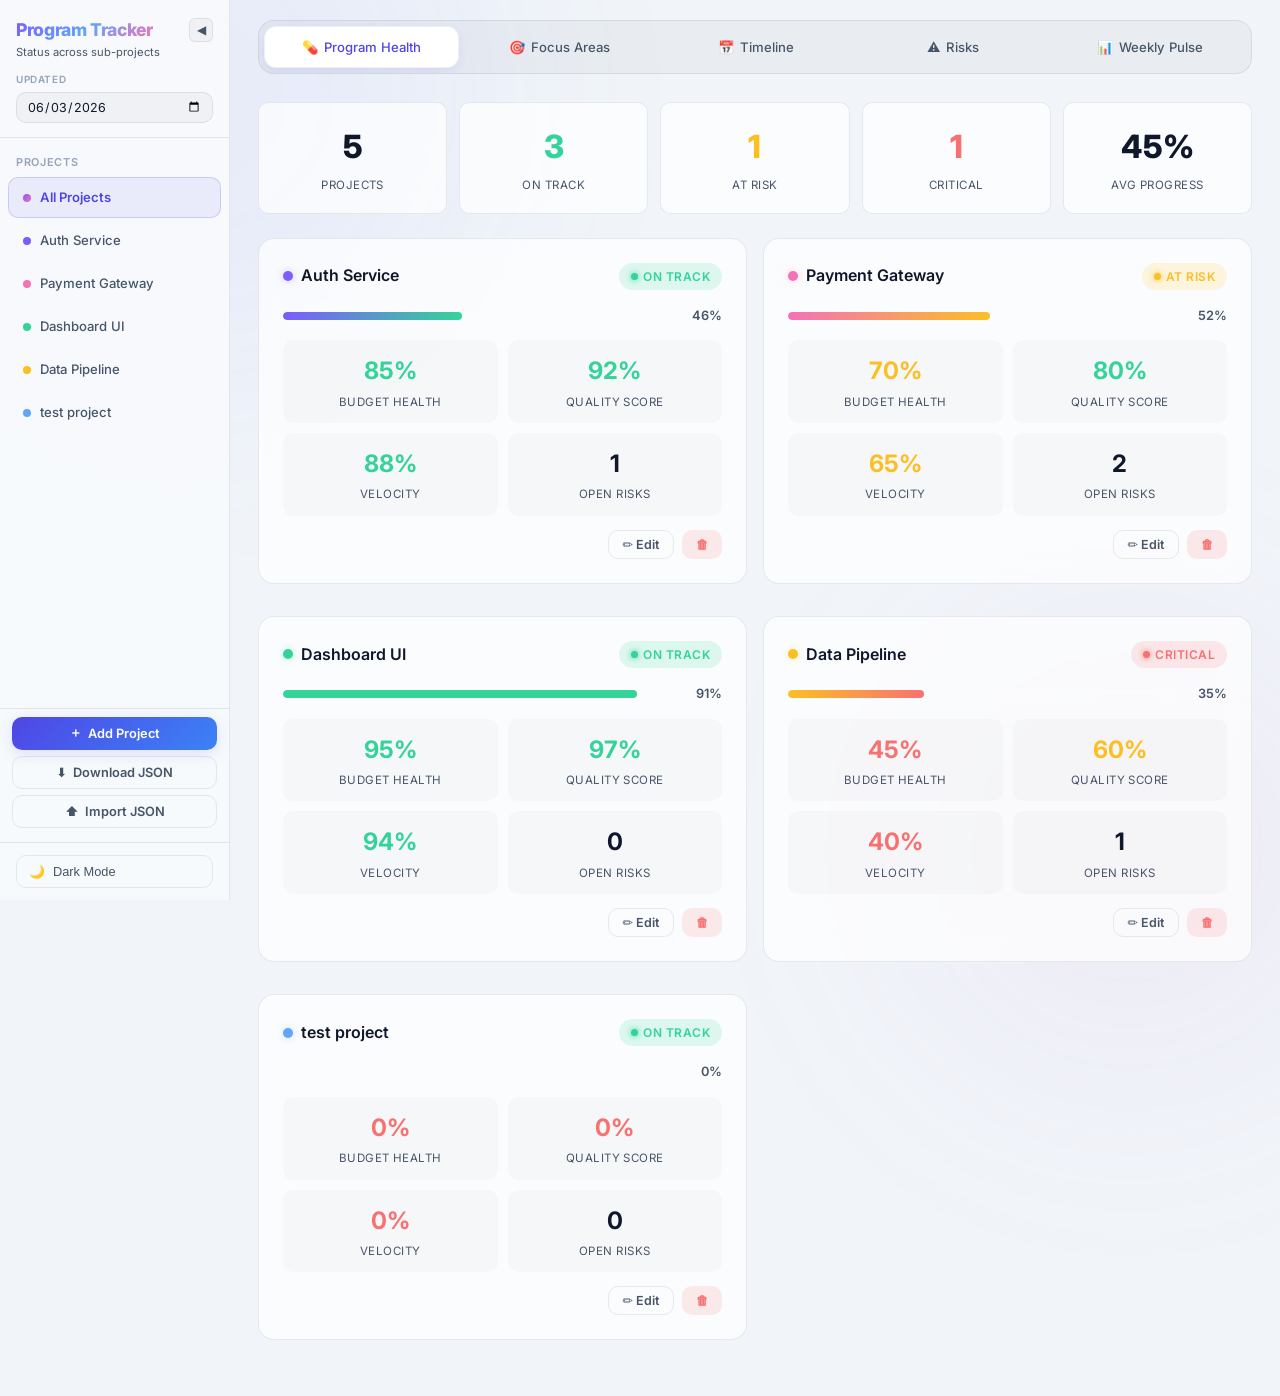
==== commit 29e27632: "refactor: invert theme toggle logic and update default UI state to light mode" ====
--- a/program-tracker.html
+++ b/program-tracker.html
@@ -957,8 +957,8 @@
         <input type="file" id="jsonFileInput" accept=".json" onchange="importJSON(event)" style="display: none;" />
       </div>
       <footer class="sidebar-footer" id="sidebarFooter">
-        <button class="theme-toggle-btn" id="themeToggleBtn" onclick="toggleTheme()" title="Switch Theme">
-          <span class="theme-icon">🌙</span><span class="theme-text">Dark Mode</span>
+        <button class="theme-toggle-btn" id="themeToggleBtn" onclick="toggleTheme()" title="Switch to Light Mode">
+          <span class="theme-icon">☀️</span><span class="theme-text">Light Mode</span>
         </button>
       </footer>
     </aside>
@@ -1733,12 +1733,12 @@
       const icon = btn.querySelector('.theme-icon');
       const text = btn.querySelector('.theme-text');
       if (isLight) {
+        if (icon) icon.textContent = '🌙';
+        if (text) text.textContent = 'Dark Mode';
+        btn.title = 'Switch to Dark Mode';
+      } else {
         if (icon) icon.textContent = '☀️';
         if (text) text.textContent = 'Light Mode';
-        btn.title = 'Switch to Dark Mode';
-      } else {
-        if (icon) icon.textContent = '🌙';
-        if (text) text.textContent = 'Dark Mode';
         btn.title = 'Switch to Light Mode';
       }
     }
